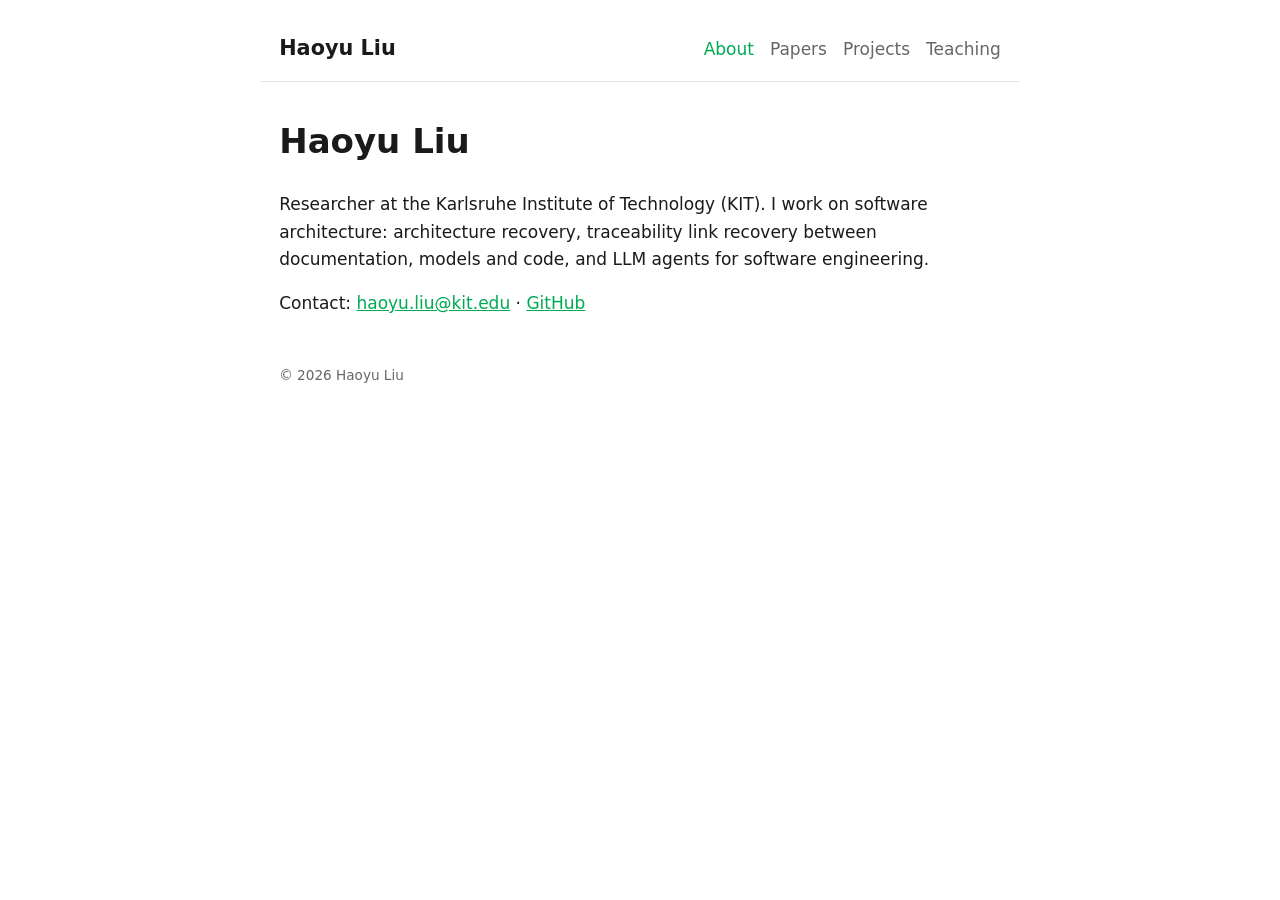
==== index.html @ c324dafe "Scaffold personal site" ====
<!doctype html>
<html lang="en"><head><meta charset="utf-8">
<meta name="viewport" content="width=device-width,initial-scale=1">
<title>About · Haoyu Liu</title>
<link rel="stylesheet" href="assets/style.css"></head>
<body>
<header><a class="name" href="index.html">Haoyu Liu</a>
<nav><a href="index.html" class="active">About</a><a href="papers.html">Papers</a><a href="projects.html">Projects</a><a href="teaching.html">Teaching</a></nav></header>
<main>
<h1>Haoyu Liu</h1>
<p>Researcher at the Karlsruhe Institute of Technology (KIT). I work on software architecture: architecture recovery, traceability link recovery between documentation, models and code, and LLM agents for software engineering.</p>
<p><!-- TODO: refine bio --></p>
<p>Contact: <a href="mailto:haoyu.liu@kit.edu">haoyu.liu@kit.edu</a> · <a href="https://github.com/SoftHeinrich">GitHub</a></p>
</main>
<footer>© 2026 Haoyu Liu</footer>
</body></html>
---- assets/style.css ----
:root{--fg:#1a1a1a;--bg:#fff;--muted:#666;--accent:#0a5;--line:#e5e5e5}
@media(prefers-color-scheme:dark){:root{--fg:#e6e6e6;--bg:#141414;--muted:#999;--accent:#4c9;--line:#2a2a2a}}
*{box-sizing:border-box}
body{margin:0;background:var(--bg);color:var(--fg);font:17px/1.6 system-ui,-apple-system,Segoe UI,sans-serif}
header,main,footer{max-width:760px;margin:0 auto;padding:0 1.2rem}
header{padding-top:2rem;display:flex;flex-wrap:wrap;justify-content:space-between;align-items:baseline;gap:.5rem;border-bottom:1px solid var(--line);padding-bottom:1rem}
header .name{font-weight:700;font-size:1.3rem;color:var(--fg);text-decoration:none}
nav a{margin-left:1rem;color:var(--muted);text-decoration:none}
nav a:hover,nav a.active{color:var(--accent)}
a{color:var(--accent)}
h1{margin-top:2rem}h2{margin-top:2rem;border-bottom:1px solid var(--line);padding-bottom:.2rem}
ul.items{list-style:none;padding:0}
ul.items li{margin:1rem 0}
.meta{color:var(--muted);font-size:.9rem}
footer{margin:3rem auto 2rem;color:var(--muted);font-size:.85rem}
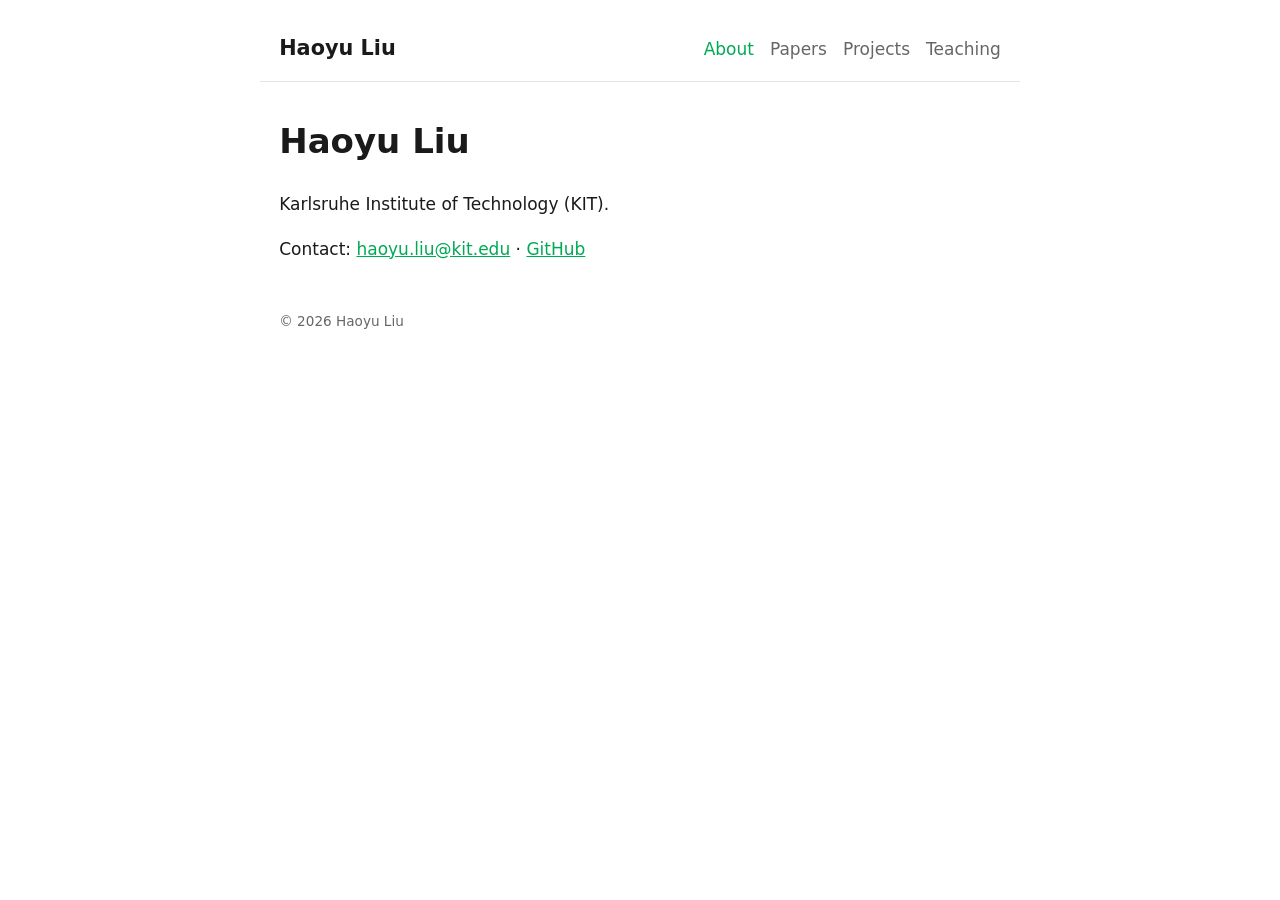
==== commit a0e1628e: "Remove private-repo links and unverified content" ====
--- a/index.html
+++ b/index.html
@@ -8,8 +8,7 @@
 <nav><a href="index.html" class="active">About</a><a href="papers.html">Papers</a><a href="projects.html">Projects</a><a href="teaching.html">Teaching</a></nav></header>
 <main>
 <h1>Haoyu Liu</h1>
-<p>Researcher at the Karlsruhe Institute of Technology (KIT). I work on software architecture: architecture recovery, traceability link recovery between documentation, models and code, and LLM agents for software engineering.</p>
-<p><!-- TODO: refine bio --></p>
+<p>Karlsruhe Institute of Technology (KIT).</p>
 <p>Contact: <a href="mailto:haoyu.liu@kit.edu">haoyu.liu@kit.edu</a> · <a href="https://github.com/SoftHeinrich">GitHub</a></p>
 </main>
 <footer>© 2026 Haoyu Liu</footer>
